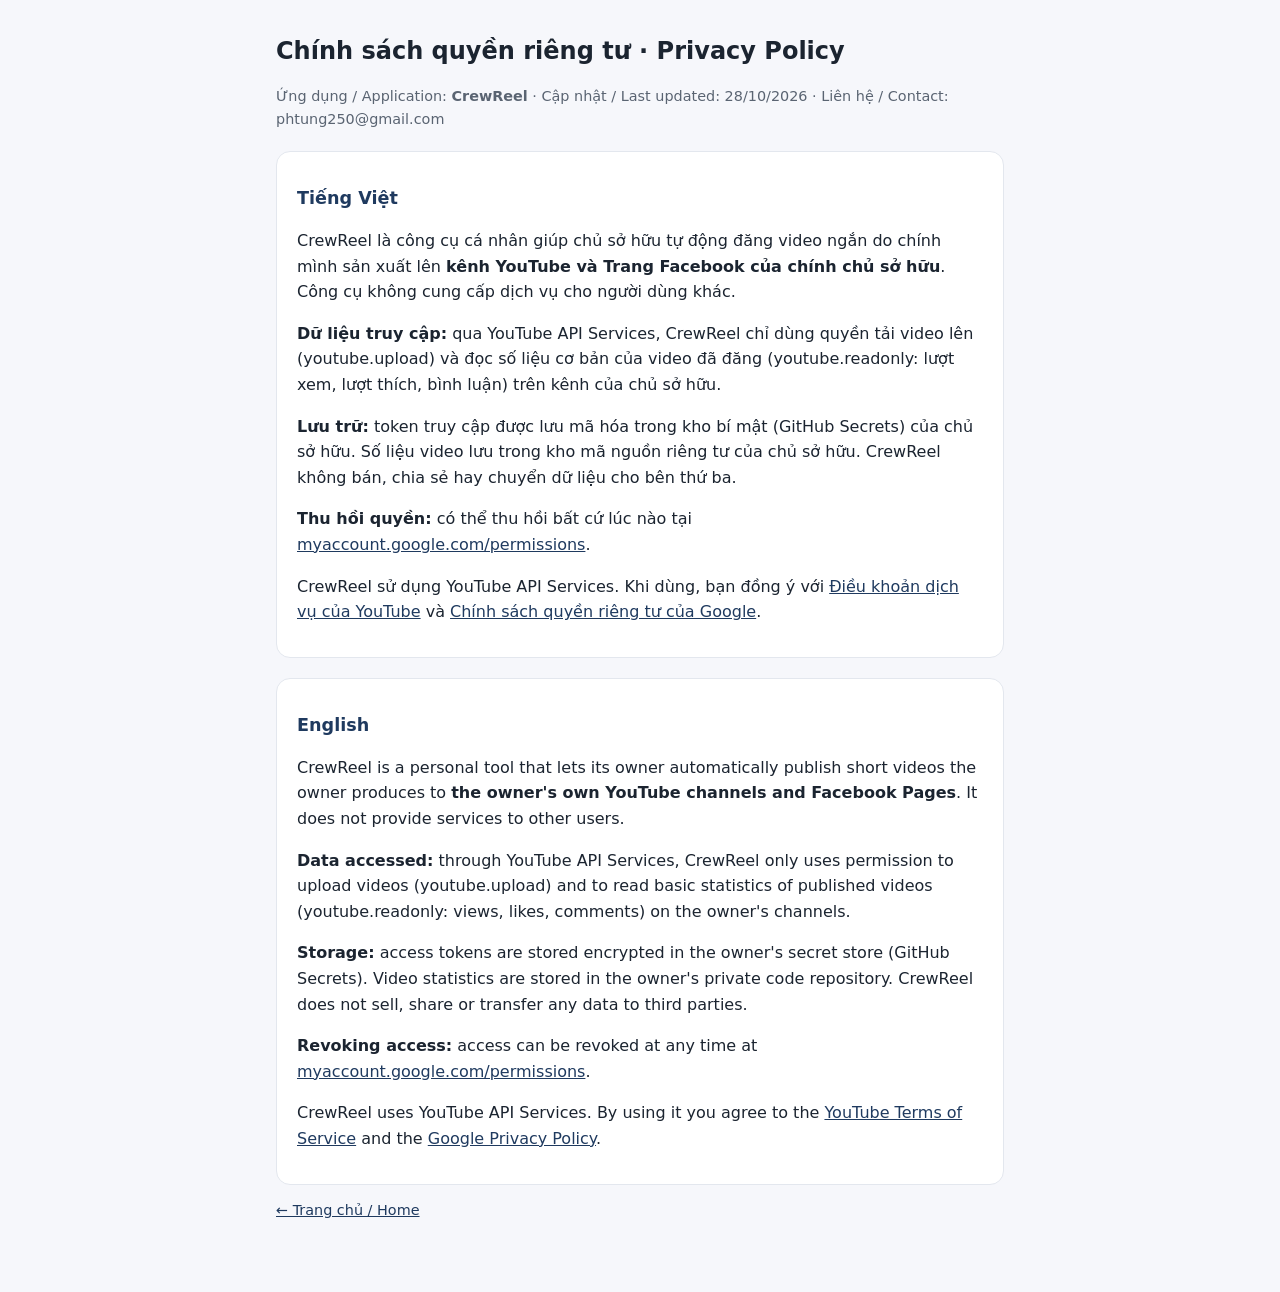
==== privacy.html @ 22ad187f "Trang chủ, chính sách quyền riêng tư và điều khoản cho CrewReel Co-Authored-By: Claude Opus 5.5 <nor" ====
<!doctype html>
<html lang="vi">
<head>
<meta charset="utf-8">
<meta name="viewport" content="width=device-width, initial-scale=1">
<title>Chính sách quyền riêng tư · Privacy Policy — CrewReel</title>
<style>
  :root{--bg:#f6f7fb;--card:#fff;--ink:#1b2430;--muted:#5a6472;--line:#e3e7ee;--accent:#1f3a5f}
  @media (prefers-color-scheme:dark){:root{--bg:#12161d;--card:#1b212b;--ink:#e8ecf2;--muted:#a3adbb;--line:#2a3240;--accent:#8fb6e8}}
  *{box-sizing:border-box}body{margin:0;font-family:system-ui,-apple-system,"Segoe UI",Roboto,sans-serif;background:var(--bg);color:var(--ink);line-height:1.6}
  main{max-width:760px;margin:0 auto;padding:32px 16px 56px}h1{font-size:1.5rem;margin:0 0 4px}h2{font-size:1.1rem;color:var(--accent);margin:28px 0 6px}
  .muted{color:var(--muted);font-size:.9rem}section{background:var(--card);border:1px solid var(--line);border-radius:14px;padding:4px 20px 16px;margin-top:20px}
  a{color:var(--accent)}
</style>
</head>
<body>
<main>
  <h1>Chính sách quyền riêng tư · Privacy Policy</h1>
  <p class="muted">Ứng dụng / Application: <b>CrewReel</b> · Cập nhật / Last updated: 28/10/2026 · Liên hệ / Contact: phtung250@gmail.com</p>

  <section lang="vi">
    <h2>Tiếng Việt</h2>
    <p>CrewReel là công cụ cá nhân giúp chủ sở hữu tự động đăng video ngắn do chính mình sản xuất lên <b>kênh YouTube và Trang Facebook của chính chủ sở hữu</b>. Công cụ không cung cấp dịch vụ cho người dùng khác.</p>
    <p><b>Dữ liệu truy cập:</b> qua YouTube API Services, CrewReel chỉ dùng quyền tải video lên (youtube.upload) và đọc số liệu cơ bản của video đã đăng (youtube.readonly: lượt xem, lượt thích, bình luận) trên kênh của chủ sở hữu.</p>
    <p><b>Lưu trữ:</b> token truy cập được lưu mã hóa trong kho bí mật (GitHub Secrets) của chủ sở hữu. Số liệu video lưu trong kho mã nguồn riêng tư của chủ sở hữu. CrewReel không bán, chia sẻ hay chuyển dữ liệu cho bên thứ ba.</p>
    <p><b>Thu hồi quyền:</b> có thể thu hồi bất cứ lúc nào tại <a href="https://myaccount.google.com/permissions">myaccount.google.com/permissions</a>.</p>
    <p>CrewReel sử dụng YouTube API Services. Khi dùng, bạn đồng ý với <a href="https://www.youtube.com/t/terms">Điều khoản dịch vụ của YouTube</a> và <a href="https://policies.google.com/privacy">Chính sách quyền riêng tư của Google</a>.</p>
  </section>

  <section lang="en">
    <h2>English</h2>
    <p>CrewReel is a personal tool that lets its owner automatically publish short videos the owner produces to <b>the owner's own YouTube channels and Facebook Pages</b>. It does not provide services to other users.</p>
    <p><b>Data accessed:</b> through YouTube API Services, CrewReel only uses permission to upload videos (youtube.upload) and to read basic statistics of published videos (youtube.readonly: views, likes, comments) on the owner's channels.</p>
    <p><b>Storage:</b> access tokens are stored encrypted in the owner's secret store (GitHub Secrets). Video statistics are stored in the owner's private code repository. CrewReel does not sell, share or transfer any data to third parties.</p>
    <p><b>Revoking access:</b> access can be revoked at any time at <a href="https://myaccount.google.com/permissions">myaccount.google.com/permissions</a>.</p>
    <p>CrewReel uses YouTube API Services. By using it you agree to the <a href="https://www.youtube.com/t/terms">YouTube Terms of Service</a> and the <a href="https://policies.google.com/privacy">Google Privacy Policy</a>.</p>
  </section>
  <p class="muted"><a href="./">← Trang chủ / Home</a></p>
</main>
</body>
</html>
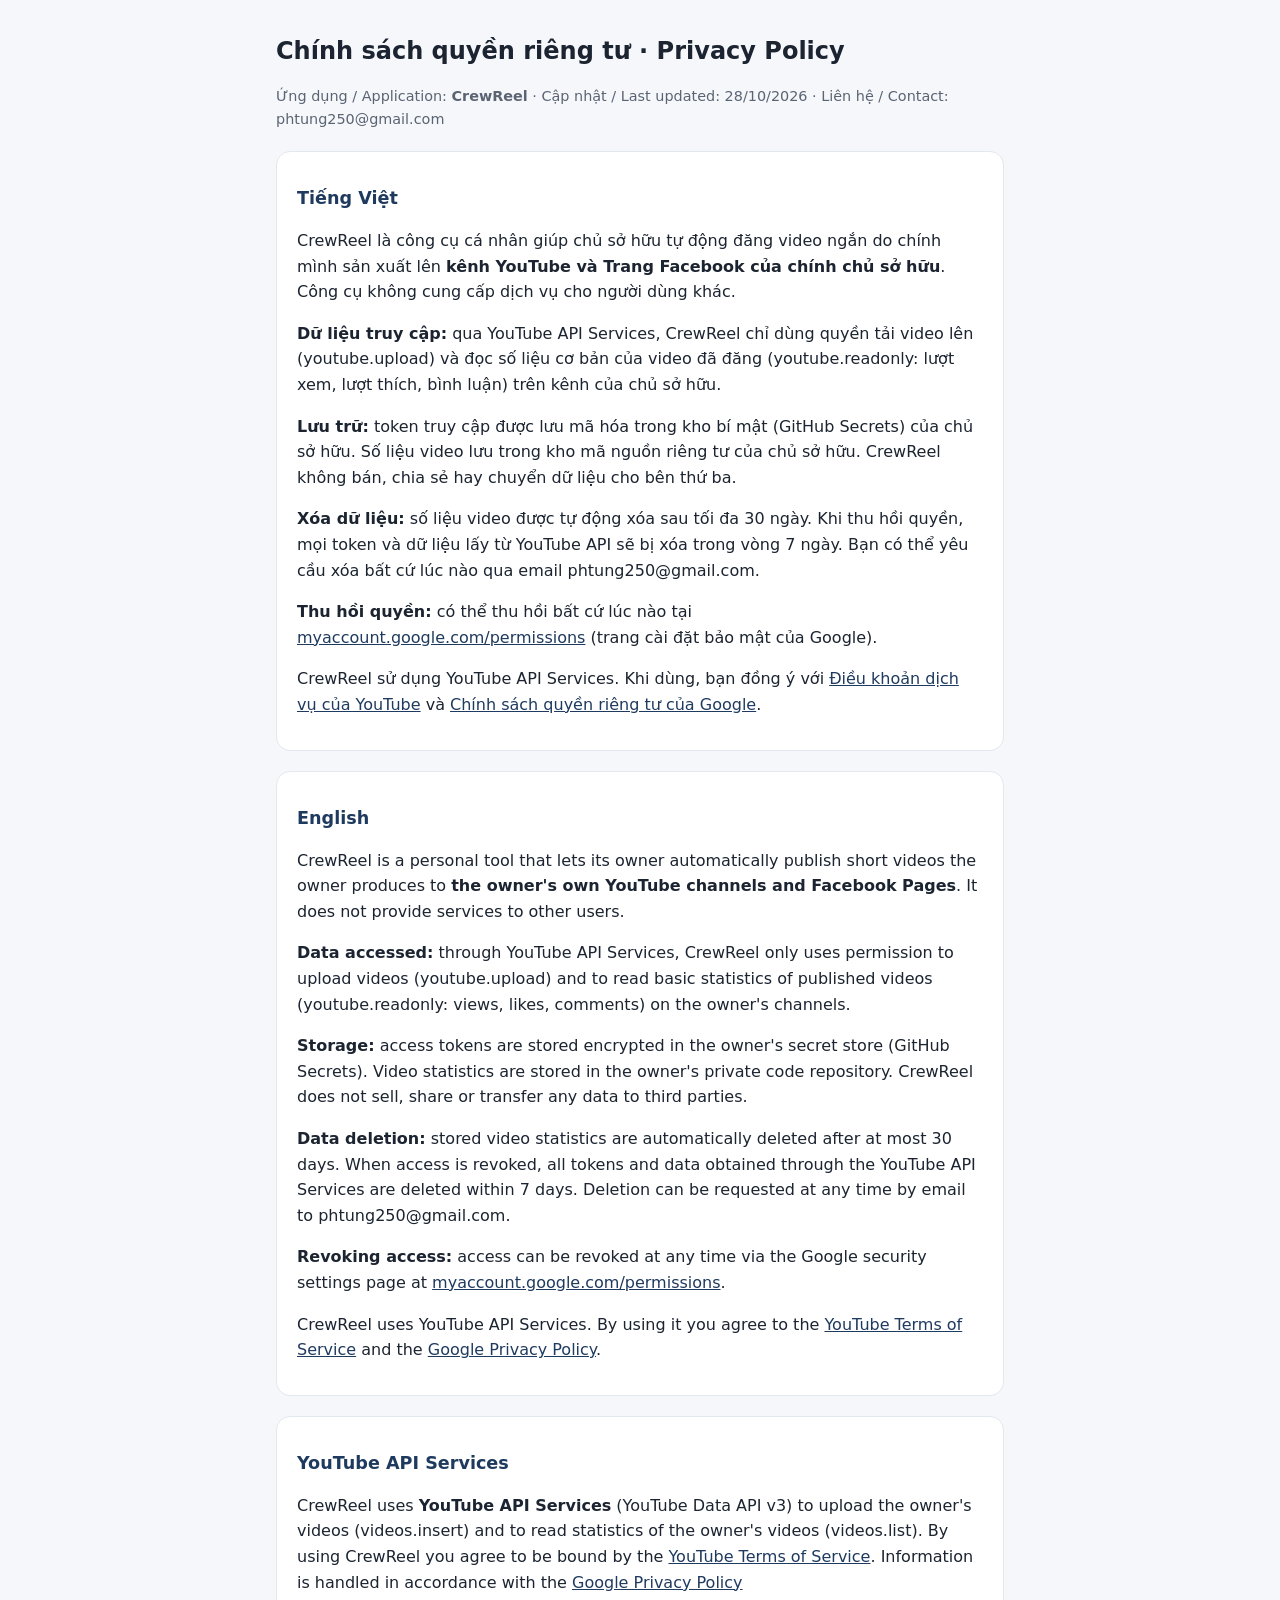
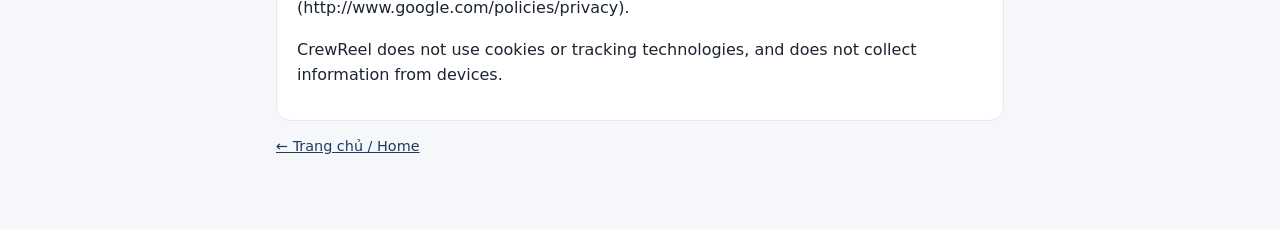
==== commit 9c797362: "Chính sách: thêm mục YouTube API Services, xóa dữ liệu; trang chủ: ghi rõ dùng YouTube API Services " ====
--- a/privacy.html
+++ b/privacy.html
@@ -23,7 +23,8 @@
     <p>CrewReel là công cụ cá nhân giúp chủ sở hữu tự động đăng video ngắn do chính mình sản xuất lên <b>kênh YouTube và Trang Facebook của chính chủ sở hữu</b>. Công cụ không cung cấp dịch vụ cho người dùng khác.</p>
     <p><b>Dữ liệu truy cập:</b> qua YouTube API Services, CrewReel chỉ dùng quyền tải video lên (youtube.upload) và đọc số liệu cơ bản của video đã đăng (youtube.readonly: lượt xem, lượt thích, bình luận) trên kênh của chủ sở hữu.</p>
     <p><b>Lưu trữ:</b> token truy cập được lưu mã hóa trong kho bí mật (GitHub Secrets) của chủ sở hữu. Số liệu video lưu trong kho mã nguồn riêng tư của chủ sở hữu. CrewReel không bán, chia sẻ hay chuyển dữ liệu cho bên thứ ba.</p>
-    <p><b>Thu hồi quyền:</b> có thể thu hồi bất cứ lúc nào tại <a href="https://myaccount.google.com/permissions">myaccount.google.com/permissions</a>.</p>
+    <p><b>Xóa dữ liệu:</b> số liệu video được tự động xóa sau tối đa 30 ngày. Khi thu hồi quyền, mọi token và dữ liệu lấy từ YouTube API sẽ bị xóa trong vòng 7 ngày. Bạn có thể yêu cầu xóa bất cứ lúc nào qua email phtung250@gmail.com.</p>
+    <p><b>Thu hồi quyền:</b> có thể thu hồi bất cứ lúc nào tại <a href="https://myaccount.google.com/permissions">myaccount.google.com/permissions</a> (trang cài đặt bảo mật của Google).</p>
     <p>CrewReel sử dụng YouTube API Services. Khi dùng, bạn đồng ý với <a href="https://www.youtube.com/t/terms">Điều khoản dịch vụ của YouTube</a> và <a href="https://policies.google.com/privacy">Chính sách quyền riêng tư của Google</a>.</p>
   </section>
 
@@ -32,8 +33,14 @@
     <p>CrewReel is a personal tool that lets its owner automatically publish short videos the owner produces to <b>the owner's own YouTube channels and Facebook Pages</b>. It does not provide services to other users.</p>
     <p><b>Data accessed:</b> through YouTube API Services, CrewReel only uses permission to upload videos (youtube.upload) and to read basic statistics of published videos (youtube.readonly: views, likes, comments) on the owner's channels.</p>
     <p><b>Storage:</b> access tokens are stored encrypted in the owner's secret store (GitHub Secrets). Video statistics are stored in the owner's private code repository. CrewReel does not sell, share or transfer any data to third parties.</p>
-    <p><b>Revoking access:</b> access can be revoked at any time at <a href="https://myaccount.google.com/permissions">myaccount.google.com/permissions</a>.</p>
+    <p><b>Data deletion:</b> stored video statistics are automatically deleted after at most 30 days. When access is revoked, all tokens and data obtained through the YouTube API Services are deleted within 7 days. Deletion can be requested at any time by email to phtung250@gmail.com.</p>
+    <p><b>Revoking access:</b> access can be revoked at any time via the Google security settings page at <a href="https://myaccount.google.com/permissions">myaccount.google.com/permissions</a>.</p>
     <p>CrewReel uses YouTube API Services. By using it you agree to the <a href="https://www.youtube.com/t/terms">YouTube Terms of Service</a> and the <a href="https://policies.google.com/privacy">Google Privacy Policy</a>.</p>
+  </section>
+  <section lang="en">
+    <h2>YouTube API Services</h2>
+    <p>CrewReel uses <b>YouTube API Services</b> (YouTube Data API v3) to upload the owner's videos (videos.insert) and to read statistics of the owner's videos (videos.list). By using CrewReel you agree to be bound by the <a href="https://www.youtube.com/t/terms">YouTube Terms of Service</a>. Information is handled in accordance with the <a href="https://policies.google.com/privacy">Google Privacy Policy</a> (http://www.google.com/policies/privacy).</p>
+    <p>CrewReel does not use cookies or tracking technologies, and does not collect information from devices.</p>
   </section>
   <p class="muted"><a href="./">← Trang chủ / Home</a></p>
 </main>
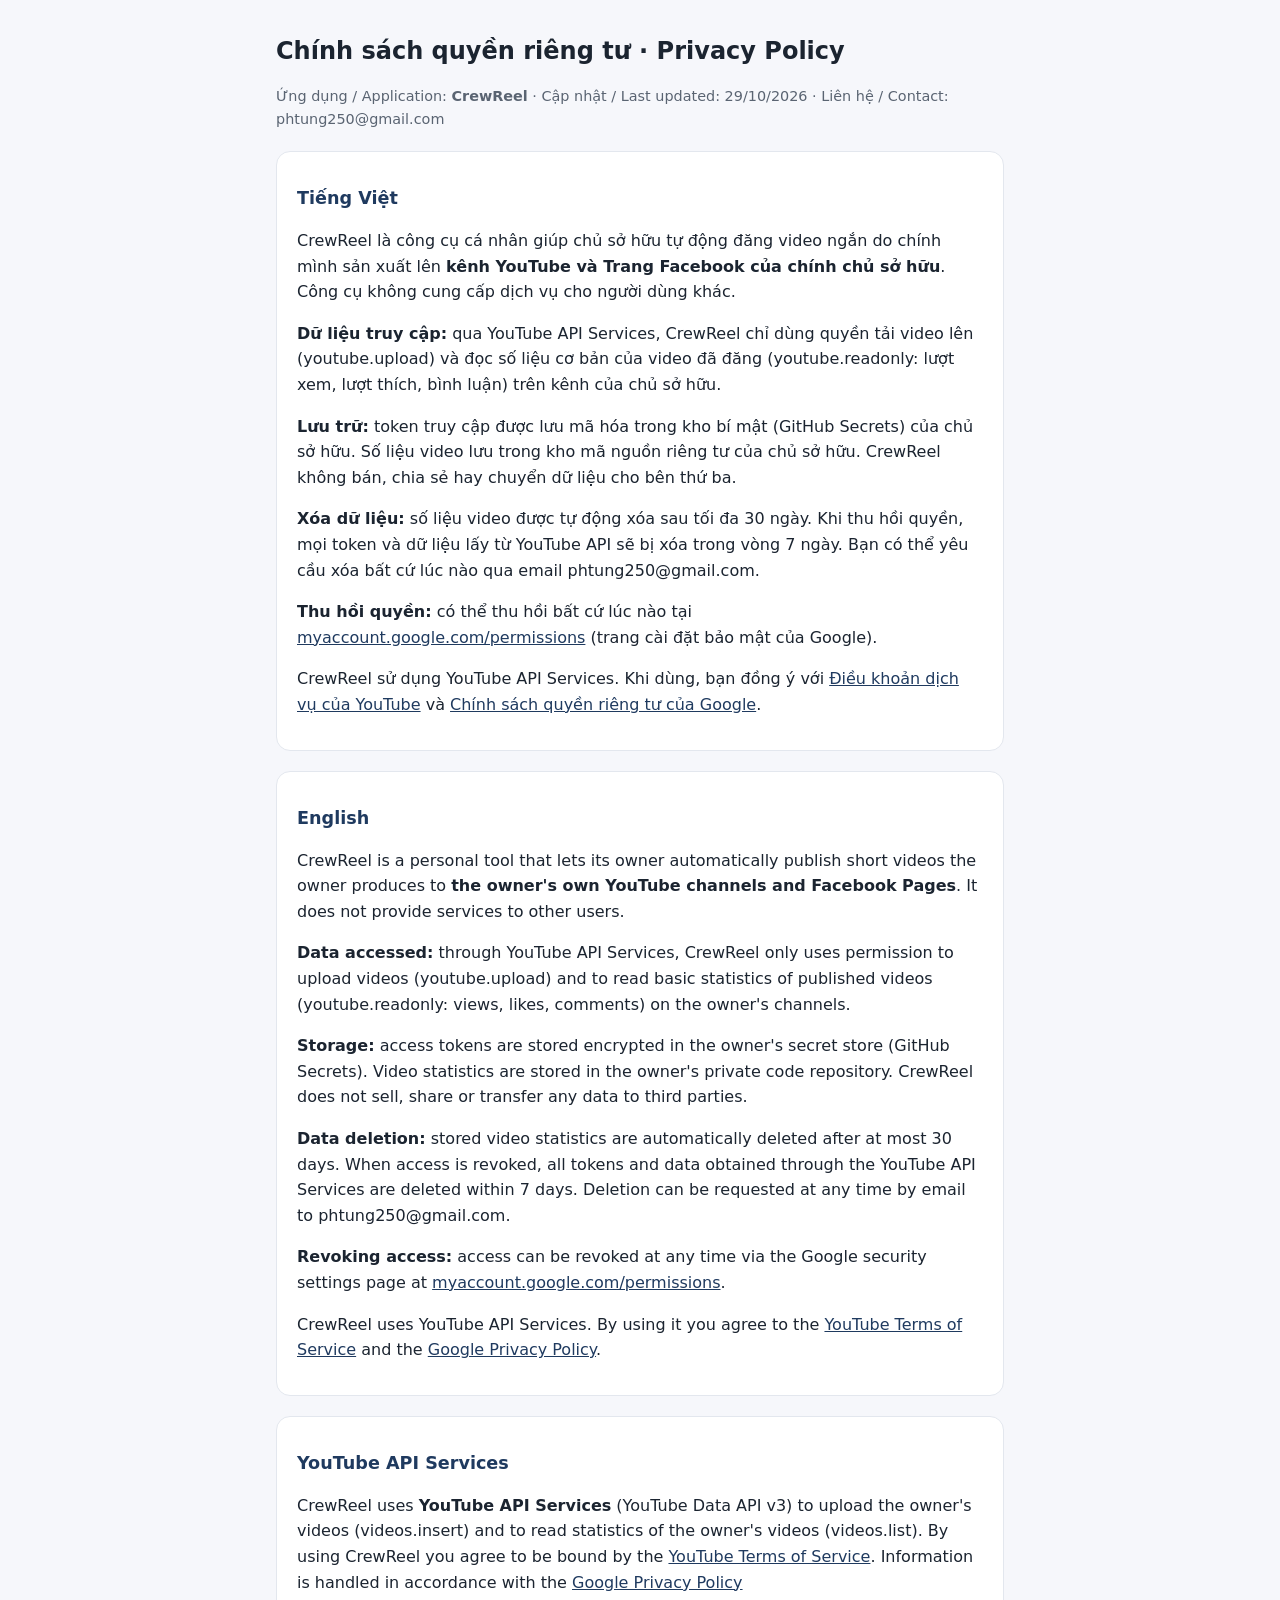
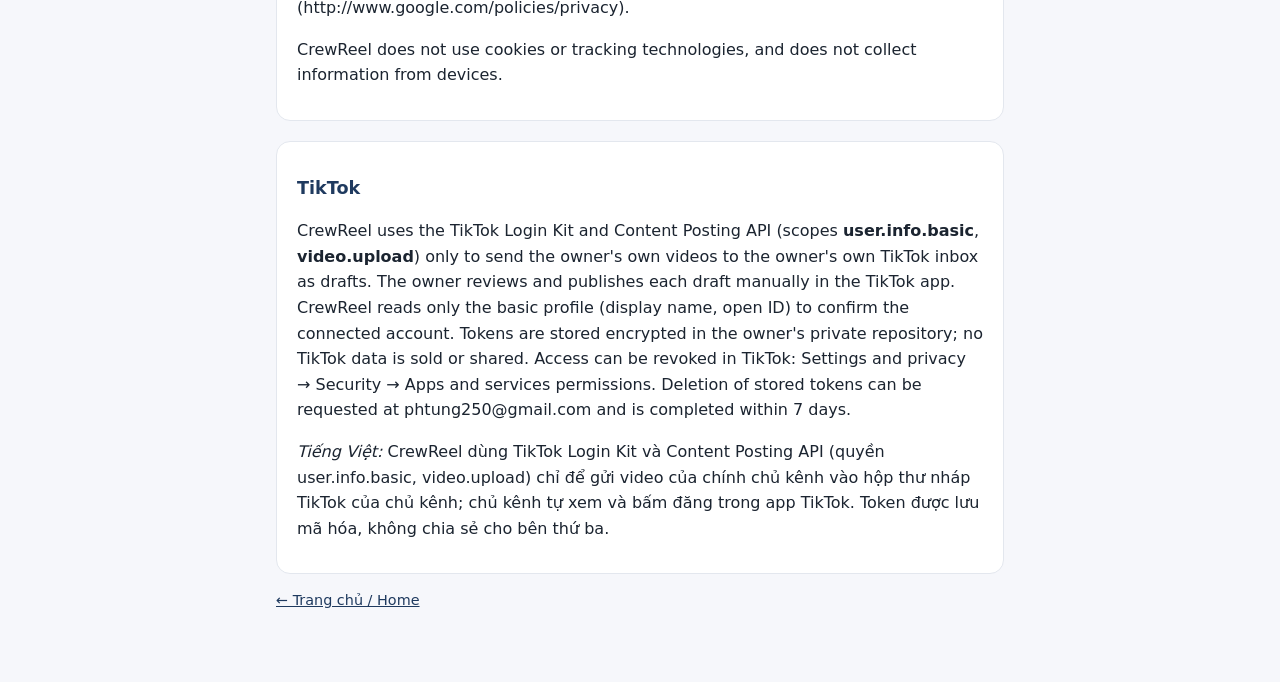
==== commit f8cb95cd: "TikTok: trang callback, icon app, cập nhật chính sách và điều khoản Co-Authored-By: Claude Opus 5.5 " ====
--- a/privacy.html
+++ b/privacy.html
@@ -16,7 +16,7 @@
 <body>
 <main>
   <h1>Chính sách quyền riêng tư · Privacy Policy</h1>
-  <p class="muted">Ứng dụng / Application: <b>CrewReel</b> · Cập nhật / Last updated: 28/10/2026 · Liên hệ / Contact: phtung250@gmail.com</p>
+  <p class="muted">Ứng dụng / Application: <b>CrewReel</b> · Cập nhật / Last updated: 29/10/2026 · Liên hệ / Contact: phtung250@gmail.com</p>
 
   <section lang="vi">
     <h2>Tiếng Việt</h2>
@@ -42,6 +42,11 @@
     <p>CrewReel uses <b>YouTube API Services</b> (YouTube Data API v3) to upload the owner's videos (videos.insert) and to read statistics of the owner's videos (videos.list). By using CrewReel you agree to be bound by the <a href="https://www.youtube.com/t/terms">YouTube Terms of Service</a>. Information is handled in accordance with the <a href="https://policies.google.com/privacy">Google Privacy Policy</a> (http://www.google.com/policies/privacy).</p>
     <p>CrewReel does not use cookies or tracking technologies, and does not collect information from devices.</p>
   </section>
+  <section lang="en">
+    <h2>TikTok</h2>
+    <p>CrewReel uses the TikTok Login Kit and Content Posting API (scopes <b>user.info.basic</b>, <b>video.upload</b>) only to send the owner's own videos to the owner's own TikTok inbox as drafts. The owner reviews and publishes each draft manually in the TikTok app. CrewReel reads only the basic profile (display name, open ID) to confirm the connected account. Tokens are stored encrypted in the owner's private repository; no TikTok data is sold or shared. Access can be revoked in TikTok: Settings and privacy → Security → Apps and services permissions. Deletion of stored tokens can be requested at phtung250@gmail.com and is completed within 7 days.</p>
+    <p lang="vi"><i>Tiếng Việt:</i> CrewReel dùng TikTok Login Kit và Content Posting API (quyền user.info.basic, video.upload) chỉ để gửi video của chính chủ kênh vào hộp thư nháp TikTok của chủ kênh; chủ kênh tự xem và bấm đăng trong app TikTok. Token được lưu mã hóa, không chia sẻ cho bên thứ ba.</p>
+  </section>
   <p class="muted"><a href="./">← Trang chủ / Home</a></p>
 </main>
 </body>
